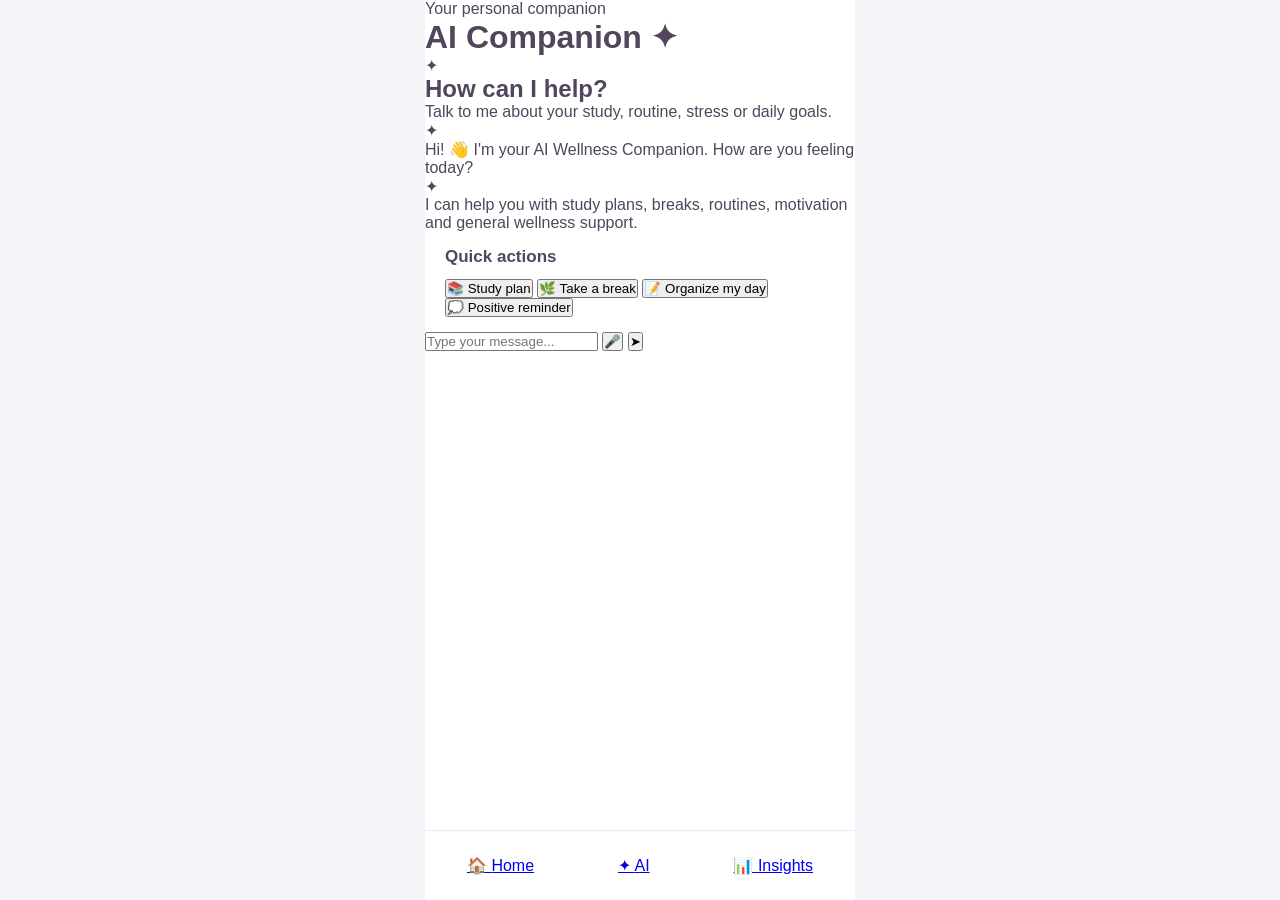
==== ai.html @ f025e5c3 "initial commit" ====
<!DOCTYPE html>
<html lang="en">

<head>

    <meta charset="UTF-8">

    <meta name="viewport"
          content="width=device-width, initial-scale=1.0">

    <title>AI Companion</title>

    <link rel="stylesheet" href="style.css">

</head>

<body>

<div class="app">


    <!-- HEADER -->

    <header class="screen-header">

        <div>

            <p class="small-text">
                Your personal companion
            </p>

            <h1>
                AI Companion ✦
            </h1>

        </div>

    </header>


    <!-- INTRO -->

    <section class="ai-intro">

        <div class="large-ai-icon">
            ✦
        </div>

        <h2>
            How can I help?
        </h2>

        <p>
            Talk to me about your study,
            routine, stress or daily goals.
        </p>

    </section>


    <!-- CHAT -->

    <section class="chat-area">

        <div class="ai-message">

            <div class="ai-avatar">
                ✦
            </div>

            <p>
                Hi! 👋 I'm your AI Wellness Companion.
                How are you feeling today?
            </p>

        </div>


        <div class="ai-message">

            <div class="ai-avatar">
                ✦
            </div>

            <p>
                I can help you with study plans,
                breaks, routines, motivation and
                general wellness support.
            </p>

        </div>

    </section>


    <!-- QUICK ACTIONS -->

    <section class="section">

        <h2 class="section-title">
            Quick actions
        </h2>

        <div class="quick-prompts">

            <button onclick="sendPrompt('Create a simple study plan')">
                📚 Study plan
            </button>

            <button onclick="sendPrompt('I want to take a break')">
                🌿 Take a break
            </button>

            <button onclick="sendPrompt('Help me organize my day')">
                📝 Organize my day
            </button>

            <button onclick="sendPrompt('Give me a positive reminder')">
                💭 Positive reminder
            </button>

        </div>

    </section>


    <!-- INPUT -->

    <section class="chat-input">

        <input
            type="text"
            id="messageInput"
            placeholder="Type your message..."
            onkeydown="handleEnter(event)"
        >

        <button class="mic"
                onclick="startVoice()">
            🎤
        </button>

        <button class="send"
                onclick="sendMessage()">
            ➤
        </button>

    </section>


    <!-- NAVIGATION -->

    <nav class="bottom-nav">

        <a href="home.html">
            🏠
            <span>Home</span>
        </a>

        <a href="ai.html" class="active">
            ✦
            <span>AI</span>
        </a>

        <a href="insights.html">
            📊
            <span>Insights</span>
        </a>

    </nav>

</div>


<script src="script.js"></script>

</body>

</html>
---- style.css ----
* {
    box-sizing: border-box;
    margin: 0;
    padding: 0;
}


body {
    font-family: Arial, Helvetica, sans-serif;
    background: #f4f3f8;
    color: #51465c;
}


.app {
    max-width: 430px;
    margin: auto;
    min-height: 100vh;
    background: white;
    padding-bottom: 90px;
}


/* ================= HEADER ================= */

.header {
    padding: 25px 20px 15px;
    display: flex;
    justify-content: space-between;
    align-items: flex-start;
}


.date {
    font-size: 12px;
    color: #99909f;
    margin-bottom: 6px;
}


.header h1 {
    font-size: 23px;
    margin-bottom: 6px;
}


.subtitle {
    color: #8d8494;
    font-size: 13px;
}


/* PROFILE */

.profile-area {
    display: flex;
    flex-direction: column;
    align-items: center;
    gap: 5px;
}


.profile-avatar {
    width: 48px;
    height: 48px;
    border-radius: 50%;
    background: #f3effa;

    display: flex;
    align-items: center;
    justify-content: center;

    font-size: 25px;
}


.edit-profile {
    border: none;
    background: transparent;
    color: #88749b;
    font-size: 11px;
    cursor: pointer;
}


/* ================= WELCOME ================= */

.welcome-card {
    margin: 10px 20px;
    padding: 18px;

    background: #f3effa;
    border-radius: 18px;

    display: flex;
    gap: 15px;
    align-items: center;
}


.welcome-icon {
    font-size: 30px;
}


.welcome-card h2 {
    font-size: 17px;
    margin-bottom: 5px;
}


.welcome-card p {
    font-size: 12px;
    line-height: 1.5;
    color: #817787;
}


/* ================= SCORE ================= */

.score-card {
    margin: 15px 20px;
    padding: 20px;

    border-radius: 20px;

    background: #fdf2f6;

    display: flex;
    justify-content: space-between;
    align-items: center;
}


.section-label {
    font-size: 10px;
    letter-spacing: 1px;
    color: #998ba1;
    margin-bottom: 6px;
}


.score-card h2 {
    font-size: 34px;
    margin-bottom: 5px;
}


.score-card p {
    font-size: 13px;
}


.score-description {
    color: #8b818f;
    margin-top: 6px;
    max-width: 230px;
    line-height: 1.4;
}


.score-circle {
    width: 72px;
    height: 72px;

    border-radius: 50%;

    background: #f8dfe8;

    display: flex;
    justify-content: center;
    align-items: center;

    font-size: 20px;
    font-weight: bold;
}


/* ================= SECTIONS ================= */

.section {
    padding: 15px 20px;
}


.section-title {
    font-size: 17px;
    margin-bottom: 12px;
}


/* ================= MOOD ================= */

.mood-container {
    display: flex;
    gap: 8px;
    overflow-x: auto;
    padding-bottom: 5px;
}


.mood-btn {
    min-width: 62px;
    padding: 10px 6px;

    border: 1px solid #eee8f2;
    border-radius: 14px;

    background: white;

    cursor: pointer;

    color: #665c6d;

    display: flex;
    flex-direction: column;
    align-items: center;
    gap: 5px;
}


.mood-btn span {
    font-size: 10px;
}


.mood-btn:hover {
    background: #f3effa;
}


.mood-btn.selected {
    background: #eee7f8;
    border-color: #cbbadb;
}


/* ================= CHECK-IN ================= */

.checkin-card {
    margin: 15px 20px;
    padding: 18px;

    border-radius: 20px;

    background: #f1f9f7;
}


.checkin-header {
    display: flex;
    justify-content: space-between;
    align-items: center;

    margin-bottom: 10px;
}


.checkin-header h2 {
    font-size: 18px;
}


.checkin-icon {
    font-size: 25px;
}


.checkin-row {
    background: white;
    border-radius: 14px;

    padding: 12px;

    margin-top: 9px;

    display: flex;
    justify-content: space-between;
    align-items: center;
}


.checkin-row strong {
    font-size: 13px;
}


.checkin-row p {
    font-size: 10px;
    color: #8e8592;
    margin-top: 4px;
}


.checkin-row select {
    border: 1px solid #ddd4e2;
    background: #faf9fc;

    border-radius: 8px;

    padding: 6px 8px;

    color: #51465c;

    outline: none;
}


.save-checkin {
    width: 100%;

    margin-top: 14px;

    padding: 12px;

    border: none;
    border-radius: 12px;

    background: #dff0ea;

    color: #51465c;

    font-weight: bold;

    cursor: pointer;
}


.save-checkin:hover {
    opacity: 0.85;
}


/* ================= FACTORS ================= */

.factors {
    display: grid;
    grid-template-columns: 1fr 1fr;
    gap: 10px;
}


.factor {
    padding: 14px;

    border-radius: 16px;

    display: flex;
    align-items: center;

    gap: 10px;
}


.factor-icon {
    font-size: 20px;
}


.factor strong {
    font-size: 13px;
}


.factor p {
    font-size: 10px;
    color: #817787;
    margin-top: 4px;
}


.study-factor {
    background: #f3effa;
}


.sleep-factor {
    background: #fdf2f6;
}


.hydration-factor {
    background: #f1f9f7;
}


.break-factor {
    background: #f8f4ee;
}


/* ================= AI ACTION ================= */

.ai-action-card {
    margin: 18px 20px;

    padding: 17px;

    border-radius: 18px;

    background: #f0ebf8;

    display: flex;
    align-items: center;
    gap: 12px;
}


.ai-action-icon {
    font-size: 25px;
}


.ai-action-card h2 {
    font-size: 15px;
    margin-bottom: 4px;
}


.ai-action-card p {
    font-size: 10px;
    color: #817787;
    line-height: 1.4;
}


.ai-action-button {
    margin-left: auto;

    text-decoration: none;

    padding: 8px 12px;

    border-radius: 10px;

    background: #e1d7ee;

    color: #51465c;

    font-size: 11px;

    font-weight: bold;
}


/* ================= BOTTOM NAV ================= */

.bottom-nav {
    position: fixed;

    bottom: 0;

    left: 50%;

    transform: translateX(-50%);

    width: 100%;
    max-width: 430px;

    height: 70px;

    background: white;

    border-top: 1px solid #eeeaf1;

    display: flex;
    justify-content: space-around;
    align-items: center;

    z-index: 50;
}


.nav-item {
    text-decoration: none;

    color: #aaa1ae;

    text-align: center;

    font-size: 11px;
}


.nav-item span {
    font-size: 20px;
}


.nav-item p {
    margin-top: 3px;
}


.nav-item.active {
    color: #655474;
}


/* ================================================= */
/* PROFILE MODAL */
/* ================================================= */

.profile-modal {
    position: fixed;

    inset: 0;

    background: rgba(81, 70, 92, 0.25);

    display: flex;

    align-items: center;
    justify-content: center;

    padding: 20px;

    z-index: 100;

    opacity: 1;
    visibility: visible;

    transition: 0.2s ease;
}


.profile-modal.hidden {
    opacity: 0;
    visibility: hidden;
}


.profile-modal-card {
    width: 100%;
    max-width: 370px;

    background: white;

    border-radius: 22px;

    padding: 22px;

    box-shadow: 0 15px 40px rgba(60, 50, 70, 0.15);
}


.profile-modal-header {
    display: flex;

    justify-content: space-between;
    align-items: flex-start;

    margin-bottom: 20px;
}


.profile-modal-header h2 {
    font-size: 21px;
}


.close-profile {
    border: none;

    background: #f3effa;

    width: 32px;
    height: 32px;

    border-radius: 50%;

    font-size: 22px;

    color: #655474;

    cursor: pointer;
}


.profile-label {
    display: block;

    font-size: 12px;

    font-weight: bold;

    margin-bottom: 8px;

    color: #665c6d;
}


.profile-name-input {
    width: 100%;

    padding: 12px 13px;

    border-radius: 12px;

    border: 1px solid #ddd4e2;

    outline: none;

    font-size: 14px;

    color: #51465c;

    margin-bottom: 20px;
}


.profile-name-input:focus {
    border-color: #bca9cc;

    box-shadow: 0 0 0 3px #f3effa;
}


/* AVATAR OPTIONS */

.avatar-options {
    display: flex;

    gap: 12px;

    margin-bottom: 22px;
}


.avatar-option {
    flex: 1;

    padding: 14px 10px;

    border-radius: 16px;

    border: 1px solid #e6dfea;

    background: #faf9fc;

    color: #51465c;

    cursor: pointer;

    display: flex;

    flex-direction: column;

    align-items: center;

    gap: 7px;

    font-size: 12px;
}


.avatar-large {
    font-size: 35px;
}


.avatar-option:hover {
    background: #f3effa;
}


.avatar-option.selected {
    background: #eee7f8;

    border: 2px solid #a895c0;
}


/* PROFILE BUTTONS */

.profile-buttons {
    display: flex;

    gap: 10px;
}


.cancel-profile,
.save-profile {
    flex: 1;

    padding: 12px;

    border-radius: 12px;

    cursor: pointer;

    font-weight: bold;
}


.cancel-profile {
    border: 1px solid #ddd4e2;

    background: white;

    color: #716777;
}


.save-profile {
    border: none;

    background: #dff0ea;

    color: #51465c;
}


.cancel-profile:hover,
.save-profile:hover {
    opacity: 0.85;
}


/* ================= MOBILE ================= */

@media (max-width: 430px) {

    .app {
        width: 100%;
    }

    .header {
        padding-left: 16px;
        padding-right: 16px;
    }

    .welcome-card,
    .score-card,
    .checkin-card,
    .ai-action-card {
        margin-left: 16px;
        margin-right: 16px;
    }

    .section {
        padding-left: 16px;
        padding-right: 16px;
    }

}
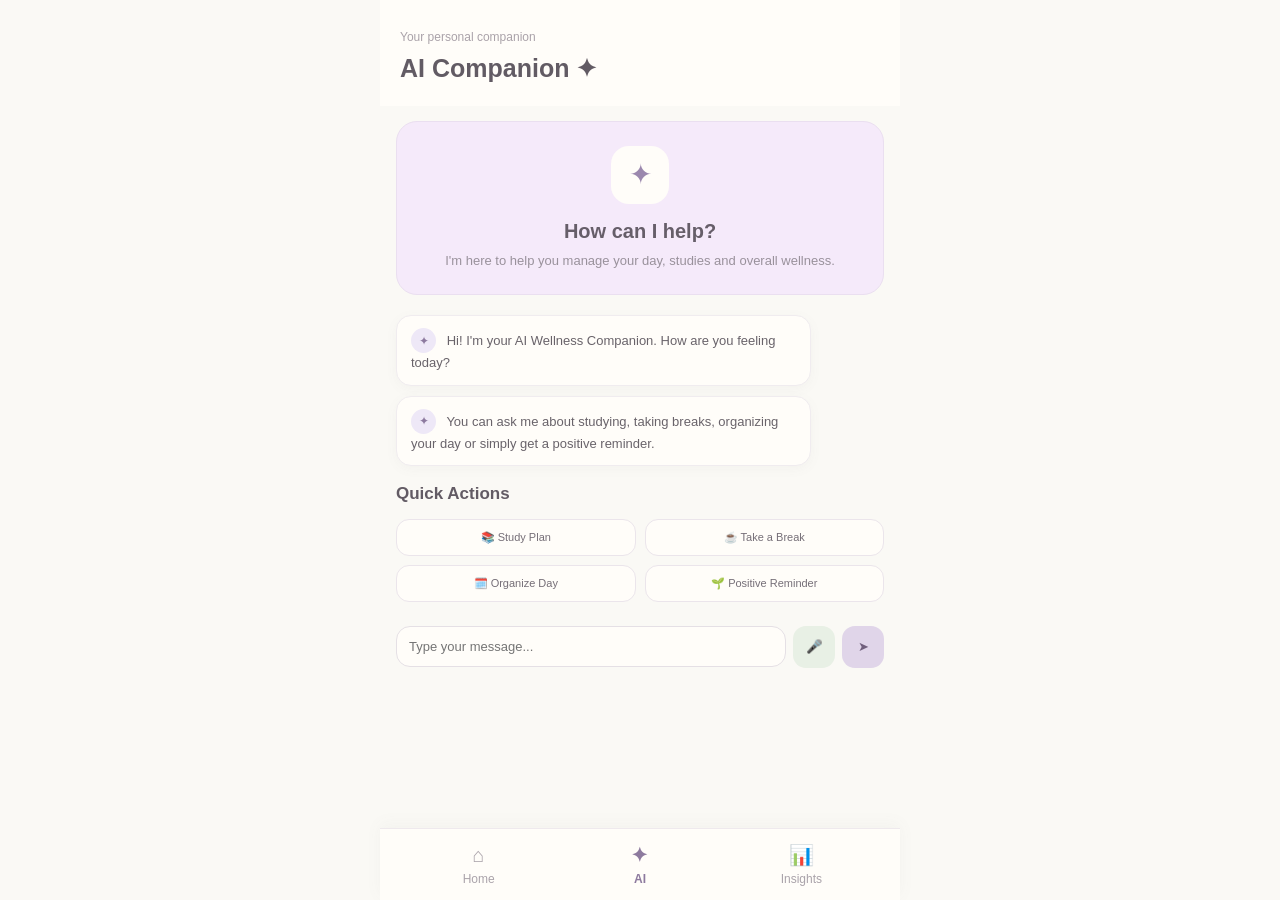
==== commit aece6c6d: "Updated wellness app pastel design" ====
--- a/ai.html
+++ b/ai.html
@@ -5,42 +5,40 @@
 
     <meta charset="UTF-8">
 
-    <meta name="viewport"
-          content="width=device-width, initial-scale=1.0">
+    <meta
+        name="viewport"
+        content="width=device-width, initial-scale=1.0">
 
     <title>AI Companion</title>
 
-    <link rel="stylesheet" href="style.css">
+    <link
+        rel="stylesheet"
+        href="style.css">
 
 </head>
 
+
 <body>
 
-<div class="app">
-
-
-    <!-- HEADER -->
+
+    <!-- ================= HEADER ================= -->
 
     <header class="screen-header">
 
-        <div>
-
-            <p class="small-text">
-                Your personal companion
-            </p>
-
-            <h1>
-                AI Companion ✦
-            </h1>
-
-        </div>
+        <p class="small-text">
+            Your personal companion
+        </p>
+
+        <h1>
+            AI Companion ✦
+        </h1>
 
     </header>
 
 
-    <!-- INTRO -->
-
-    <section class="ai-intro">
+    <!-- ================= INTRO ================= -->
+
+    <div class="ai-intro">
 
         <div class="large-ai-icon">
             ✦
@@ -51,82 +49,105 @@
         </h2>
 
         <p>
-            Talk to me about your study,
-            routine, stress or daily goals.
+            I'm here to help you manage your day,
+            studies and overall wellness.
         </p>
 
+    </div>
+
+
+    <!-- ================= CHAT ================= -->
+
+    <div
+        class="chat-area"
+        id="chatArea">
+
+
+        <div class="ai-message">
+
+            <span class="ai-avatar">
+                ✦
+            </span>
+
+            <span>
+                Hi! I'm your AI Wellness Companion.
+                How are you feeling today?
+            </span>
+
+        </div>
+
+
+        <div class="ai-message">
+
+            <span class="ai-avatar">
+                ✦
+            </span>
+
+            <span>
+                You can ask me about studying,
+                taking breaks, organizing your day
+                or simply get a positive reminder.
+            </span>
+
+        </div>
+
+
+    </div>
+
+
+    <!-- ================= QUICK ACTIONS ================= -->
+
+    <section class="section">
+
+        <h2 class="section-title">
+            Quick Actions
+        </h2>
+
+
+        <div class="quick-prompts">
+
+
+            <button
+                onclick="sendPrompt('Create a simple study plan')">
+
+                📚 Study Plan
+
+            </button>
+
+
+            <button
+                onclick="sendPrompt('I want to take a break')">
+
+                ☕ Take a Break
+
+            </button>
+
+
+            <button
+                onclick="sendPrompt('Help me organize my day')">
+
+                🗓️ Organize Day
+
+            </button>
+
+
+            <button
+                onclick="sendPrompt('Give me a positive reminder')">
+
+                🌱 Positive Reminder
+
+            </button>
+
+
+        </div>
+
     </section>
 
 
-    <!-- CHAT -->
-
-    <section class="chat-area">
-
-        <div class="ai-message">
-
-            <div class="ai-avatar">
-                ✦
-            </div>
-
-            <p>
-                Hi! 👋 I'm your AI Wellness Companion.
-                How are you feeling today?
-            </p>
-
-        </div>
-
-
-        <div class="ai-message">
-
-            <div class="ai-avatar">
-                ✦
-            </div>
-
-            <p>
-                I can help you with study plans,
-                breaks, routines, motivation and
-                general wellness support.
-            </p>
-
-        </div>
-
-    </section>
-
-
-    <!-- QUICK ACTIONS -->
-
-    <section class="section">
-
-        <h2 class="section-title">
-            Quick actions
-        </h2>
-
-        <div class="quick-prompts">
-
-            <button onclick="sendPrompt('Create a simple study plan')">
-                📚 Study plan
-            </button>
-
-            <button onclick="sendPrompt('I want to take a break')">
-                🌿 Take a break
-            </button>
-
-            <button onclick="sendPrompt('Help me organize my day')">
-                📝 Organize my day
-            </button>
-
-            <button onclick="sendPrompt('Give me a positive reminder')">
-                💭 Positive reminder
-            </button>
-
-        </div>
-
-    </section>
-
-
-    <!-- INPUT -->
-
-    <section class="chat-input">
+    <!-- ================= CHAT INPUT ================= -->
+
+    <div class="chat-input">
+
 
         <input
             type="text"
@@ -135,45 +156,85 @@
             onkeydown="handleEnter(event)"
         >
 
-        <button class="mic"
-                onclick="startVoice()">
+
+        <button
+            class="mic"
+            onclick="startVoice()">
+
             🎤
+
         </button>
 
-        <button class="send"
-                onclick="sendMessage()">
+
+        <button
+            class="send"
+            onclick="sendMessage()">
+
             ➤
+
         </button>
 
-    </section>
-
-
-    <!-- NAVIGATION -->
+
+    </div>
+
+
+    <!-- ================= BOTTOM NAV ================= -->
 
     <nav class="bottom-nav">
 
-        <a href="home.html">
-            🏠
-            <span>Home</span>
+
+        <a
+            href="home.html"
+            class="nav-item">
+
+            <span class="nav-icon">
+                ⌂
+            </span>
+
+            <span class="nav-text">
+                Home
+            </span>
+
         </a>
 
-        <a href="ai.html" class="active">
-            ✦
-            <span>AI</span>
+
+        <a
+            href="ai.html"
+            class="nav-item active">
+
+            <span class="nav-icon">
+                ✦
+            </span>
+
+            <span class="nav-text">
+                AI
+            </span>
+
         </a>
 
-        <a href="insights.html">
-            📊
-            <span>Insights</span>
+
+        <a
+            href="insights.html"
+            class="nav-item">
+
+            <span class="nav-icon">
+                📊
+            </span>
+
+            <span class="nav-text">
+                Insights
+            </span>
+
         </a>
 
+
     </nav>
 
-</div>
-
-
-<script src="script.js"></script>
+
+    <!-- ================= JAVASCRIPT ================= -->
+
+    <script src="script.js"></script>
 
 </body>
 
-</html>+</html>
--- a/style.css
+++ b/style.css
@@ -1,449 +1,1063 @@
+/* ================================================= */
+/* 🌷 AI WELLNESS COMPANION - PASTEL THEME */
+/* ================================================= */
+
 * {
     box-sizing: border-box;
     margin: 0;
     padding: 0;
 }
 
-
 body {
     font-family: Arial, Helvetica, sans-serif;
-    background: #f4f3f8;
-    color: #51465c;
-}
-
-
-.app {
-    max-width: 430px;
-    margin: auto;
+    background: #faf9f5;
+    color: #4f4b52;
+    line-height: 1.5;
+    padding-bottom: 90px;
+}
+
+a {
+    text-decoration: none;
+    color: inherit;
+}
+
+button,
+input,
+select {
+    font-family: inherit;
+}
+
+body {
+    max-width: 520px;
+    margin: 0 auto;
     min-height: 100vh;
-    background: white;
-    padding-bottom: 90px;
-}
-
-
-/* ================= HEADER ================= */
+}
+
+
+/* ================================================= */
+/* 🌸 HOME HEADER */
+/* ================================================= */
 
 .header {
-    padding: 25px 20px 15px;
-    display: flex;
-    justify-content: space-between;
-    align-items: flex-start;
-}
-
+    position: relative;
+    padding: 28px 20px 20px;
+    background: #fffdf9;
+}
 
 .date {
     font-size: 12px;
-    color: #99909f;
+    color: #aaa4a8;
     margin-bottom: 6px;
 }
 
-
 .header h1 {
-    font-size: 23px;
-    margin-bottom: 6px;
-}
-
+    font-size: 25px;
+    font-weight: 700;
+    color: #5b5560;
+    margin-bottom: 5px;
+}
 
 .subtitle {
-    color: #8d8494;
-    font-size: 13px;
-}
-
-
-/* PROFILE */
+    font-size: 14px;
+    color: #999399;
+}
+
+
+/* ================================================= */
+/* 👩‍🎓 PROFILE */
+/* ================================================= */
 
 .profile-area {
-    display: flex;
-    flex-direction: column;
-    align-items: center;
-    gap: 5px;
-}
-
+    position: absolute;
+    right: 20px;
+    top: 28px;
+
+    display: flex;
+    align-items: center;
+    gap: 8px;
+}
 
 .profile-avatar {
-    width: 48px;
-    height: 48px;
+    width: 42px;
+    height: 42px;
+
     border-radius: 50%;
-    background: #f3effa;
+
+    background: #eee8f7;
 
     display: flex;
     align-items: center;
     justify-content: center;
 
-    font-size: 25px;
-}
-
+    font-size: 22px;
+}
 
 .edit-profile {
     border: none;
     background: transparent;
-    color: #88749b;
+
+    color: #8c7ba8;
+
+    font-size: 12px;
+    font-weight: 600;
+
+    cursor: pointer;
+}
+
+
+/* ================================================= */
+/* 🌱 WELCOME CARD */
+/* ================================================= */
+
+.welcome-card {
+    margin: 0 16px 18px;
+
+    padding: 18px;
+
+    border-radius: 20px;
+
+    background: #eef6ed;
+
+    display: flex;
+    align-items: center;
+
+    gap: 14px;
+
+    border: 1px solid #e2eddf;
+}
+
+.welcome-icon {
+    width: 45px;
+    height: 45px;
+
+    border-radius: 15px;
+
+    background: #fffdf9;
+
+    display: flex;
+    align-items: center;
+    justify-content: center;
+
+    font-size: 23px;
+}
+
+.welcome-card h3 {
+    color: #5d665b;
+    font-size: 15px;
+    margin-bottom: 2px;
+}
+
+.welcome-card p {
+    font-size: 13px;
+    color: #8a9188;
+}
+
+
+/* ================================================= */
+/* 💜 WELLNESS SCORE */
+/* ================================================= */
+
+.score-card {
+    margin: 0 16px 22px;
+
+    padding: 22px;
+
+    background: #fffdf9;
+
+    border-radius: 20px;
+
+    box-shadow:
+        0 5px 18px rgba(120, 110, 120, 0.07);
+
+    position: relative;
+
+    border: 1px solid #f0ecef;
+}
+
+.section-label {
     font-size: 11px;
-    cursor: pointer;
-}
-
-
-/* ================= WELCOME ================= */
-
-.welcome-card {
-    margin: 10px 20px;
-    padding: 18px;
-
-    background: #f3effa;
-    border-radius: 18px;
-
-    display: flex;
-    gap: 15px;
-    align-items: center;
-}
-
-
-.welcome-icon {
+
+    color: #aaa1ad;
+
+    text-transform: uppercase;
+
+    letter-spacing: 1px;
+
+    margin-bottom: 5px;
+}
+
+.score-card h2 {
     font-size: 30px;
-}
-
-
-.welcome-card h2 {
-    font-size: 17px;
-    margin-bottom: 5px;
-}
-
-
-.welcome-card p {
-    font-size: 12px;
-    line-height: 1.5;
-    color: #817787;
-}
-
-
-/* ================= SCORE ================= */
-
-.score-card {
-    margin: 15px 20px;
-    padding: 20px;
-
-    border-radius: 20px;
-
-    background: #fdf2f6;
-
-    display: flex;
-    justify-content: space-between;
-    align-items: center;
-}
-
-
-.section-label {
-    font-size: 10px;
-    letter-spacing: 1px;
-    color: #998ba1;
-    margin-bottom: 6px;
-}
-
-
-.score-card h2 {
-    font-size: 34px;
-    margin-bottom: 5px;
-}
-
-
-.score-card p {
+    color: #655c69;
+}
+
+.score-description {
+    margin-top: 7px;
+
     font-size: 13px;
-}
-
-
-.score-description {
-    color: #8b818f;
-    margin-top: 6px;
-    max-width: 230px;
-    line-height: 1.4;
-}
-
+
+    color: #969099;
+
+    max-width: 280px;
+}
 
 .score-circle {
-    width: 72px;
-    height: 72px;
+    position: absolute;
+
+    right: 20px;
+    top: 24px;
+
+    width: 82px;
+    height: 82px;
 
     border-radius: 50%;
 
-    background: #f8dfe8;
-
-    display: flex;
+    background: #eee8f7;
+
+    display: flex;
+    align-items: center;
     justify-content: center;
-    align-items: center;
-
-    font-size: 20px;
-    font-weight: bold;
-}
-
-
-/* ================= SECTIONS ================= */
+
+    flex-direction: row;
+
+    gap: 3px;
+
+    color: #8b79a7;
+
+    font-weight: 700;
+
+    border: 5px solid #f7f2fa;
+}
+
+#scoreCircleValue {
+    font-size: 22px;
+    white-space: nowrap;
+}
+
+
+/* ================================================= */
+/* 🌷 SECTIONS */
+/* ================================================= */
 
 .section {
-    padding: 15px 20px;
-}
-
+    padding: 0 16px;
+    margin-bottom: 24px;
+}
 
 .section-title {
     font-size: 17px;
+
+    font-weight: 700;
+
     margin-bottom: 12px;
-}
-
-
-/* ================= MOOD ================= */
+
+    color: #625b64;
+}
+
+
+/* ================================================= */
+/* 😊 MOOD */
+/* ================================================= */
 
 .mood-container {
-    display: flex;
-    gap: 8px;
-    overflow-x: auto;
-    padding-bottom: 5px;
-}
-
+    display: grid;
+
+    grid-template-columns:
+        repeat(5, 1fr);
+
+    gap: 7px;
+}
 
 .mood-btn {
-    min-width: 62px;
-    padding: 10px 6px;
-
-    border: 1px solid #eee8f2;
-    border-radius: 14px;
-
-    background: white;
+    border: 1px solid #eee9ee;
+
+    background: #fffdf9;
+
+    border-radius: 15px;
+
+    padding: 11px 4px;
+
+    font-size: 11px;
+
+    color: #817a83;
 
     cursor: pointer;
 
-    color: #665c6d;
-
-    display: flex;
-    flex-direction: column;
-    align-items: center;
-    gap: 5px;
-}
-
-
-.mood-btn span {
-    font-size: 10px;
-}
-
+    box-shadow:
+        0 3px 9px rgba(120, 110, 120, 0.04);
+
+    transition: 0.2s ease;
+}
 
 .mood-btn:hover {
-    background: #f3effa;
-}
-
+    transform: translateY(-1px);
+}
 
 .mood-btn.selected {
-    background: #eee7f8;
-    border-color: #cbbadb;
-}
-
-
-/* ================= CHECK-IN ================= */
+    background: #f1eaf7;
+
+    color: #806d98;
+
+    font-weight: 600;
+
+    border-color: #d9cce4;
+}
+
+
+/* ================================================= */
+/* 📝 CHECK-IN */
+/* ================================================= */
 
 .checkin-card {
-    margin: 15px 20px;
+    background: #fffdf9;
+
+    border-radius: 20px;
+
     padding: 18px;
 
-    border-radius: 20px;
-
-    background: #f1f9f7;
-}
-
+    box-shadow:
+        0 5px 18px rgba(120, 110, 120, 0.06);
+
+    border: 1px solid #f0ecef;
+}
 
 .checkin-header {
-    display: flex;
+    margin-bottom: 14px;
+}
+
+.checkin-header h3 {
+    font-size: 16px;
+    color: #625b64;
+}
+
+.checkin-header p {
+    font-size: 12px;
+
+    color: #aaa2a9;
+}
+
+.checkin-row {
+    display: flex;
+
+    align-items: center;
+
     justify-content: space-between;
-    align-items: center;
-
-    margin-bottom: 10px;
-}
-
-
-.checkin-header h2 {
-    font-size: 18px;
-}
-
-
-.checkin-icon {
-    font-size: 25px;
-}
-
-
-.checkin-row {
-    background: white;
-    border-radius: 14px;
-
-    padding: 12px;
-
-    margin-top: 9px;
-
-    display: flex;
-    justify-content: space-between;
-    align-items: center;
-}
-
-
-.checkin-row strong {
+
+    padding: 12px 0;
+
+    border-bottom: 1px solid #f1eef0;
+}
+
+.checkin-row:last-of-type {
+    border-bottom: none;
+}
+
+.checkin-row label {
     font-size: 13px;
-}
-
-
-.checkin-row p {
-    font-size: 10px;
-    color: #8e8592;
-    margin-top: 4px;
-}
-
+
+    color: #6e686f;
+}
 
 .checkin-row select {
-    border: 1px solid #ddd4e2;
-    background: #faf9fc;
-
-    border-radius: 8px;
-
-    padding: 6px 8px;
-
-    color: #51465c;
+    border: 1px solid #e4e0e4;
+
+    border-radius: 10px;
+
+    padding: 7px 9px;
+
+    background: #fbfaf8;
+
+    color: #706a71;
+
+    font-size: 12px;
 
     outline: none;
 }
-
 
 .save-checkin {
     width: 100%;
 
-    margin-top: 14px;
+    margin-top: 15px;
+
+    border: none;
+
+    border-radius: 13px;
 
     padding: 12px;
 
-    border: none;
-    border-radius: 12px;
-
-    background: #dff0ea;
-
-    color: #51465c;
-
-    font-weight: bold;
+    background: #d9ead4;
+
+    color: #586653;
+
+    font-size: 13px;
+
+    font-weight: 600;
 
     cursor: pointer;
 }
 
-
 .save-checkin:hover {
-    opacity: 0.85;
-}
-
-
-/* ================= FACTORS ================= */
+    background: #cfe3ca;
+}
+
+
+/* ================================================= */
+/* 🌿 WELLNESS FACTORS */
+/* ================================================= */
 
 .factors {
     display: grid;
-    grid-template-columns: 1fr 1fr;
+
+    grid-template-columns:
+        repeat(2, 1fr);
+
     gap: 10px;
 }
 
-
 .factor {
-    padding: 14px;
+    background: #fffdf9;
+
+    padding: 15px;
 
     border-radius: 16px;
 
-    display: flex;
-    align-items: center;
-
-    gap: 10px;
-}
-
-
-.factor-icon {
+    box-shadow:
+        0 4px 12px rgba(120, 110, 120, 0.04);
+
+    border: 1px solid #f0ecef;
+}
+
+.factor-title {
+    font-size: 12px;
+
+    color: #aaa2a9;
+
+    margin-bottom: 5px;
+}
+
+.factor-status {
+    font-size: 13px;
+
+    color: #69636a;
+
+    font-weight: 600;
+}
+
+
+/* ================================================= */
+/* ✨ AI ACTION CARD */
+/* ================================================= */
+
+.ai-action-card {
+    margin: 0 16px 25px;
+
+    padding: 18px;
+
+    border-radius: 20px;
+
+    background: #f5eafa;
+
+    display: flex;
+
+    align-items: center;
+
+    gap: 13px;
+
+    border: 1px solid #eadff0;
+}
+
+.ai-action-icon {
+    width: 42px;
+    height: 42px;
+
+    border-radius: 14px;
+
+    background: #fffdf9;
+
+    display: flex;
+
+    align-items: center;
+
+    justify-content: center;
+
+    font-size: 21px;
+
+    color: #9a86ae;
+}
+
+.ai-action-card > div:nth-child(2) {
+    flex: 1;
+}
+
+.ai-action-card h3 {
+    font-size: 15px;
+
+    color: #665e69;
+
+    margin-bottom: 3px;
+}
+
+.ai-action-card p {
+    font-size: 11px;
+
+    color: #99919b;
+}
+
+.ai-action-button {
+    border: none;
+
+    background: #ddd0e8;
+
+    color: #6d5d79;
+
+    padding: 9px 13px;
+
+    border-radius: 11px;
+
+    font-size: 11px;
+
+    font-weight: 600;
+}
+
+
+/* ================================================= */
+/* 🤖 AI HEADER */
+/* ================================================= */
+
+.screen-header {
+    padding: 28px 20px 18px;
+
+    background: #fffdf9;
+}
+
+.small-text {
+    font-size: 12px;
+
+    color: #aaa2a9;
+
+    margin-bottom: 4px;
+}
+
+.screen-header h1 {
+    font-size: 25px;
+
+    color: #625b64;
+}
+
+
+/* ================================================= */
+/* ✨ AI INTRO */
+/* ================================================= */
+
+.ai-intro {
+    margin: 15px 16px;
+
+    padding: 24px 18px;
+
+    text-align: center;
+
+    background: #f5eafa;
+
+    border-radius: 21px;
+
+    border: 1px solid #eadff0;
+}
+
+.large-ai-icon {
+    width: 58px;
+    height: 58px;
+
+    margin: 0 auto 12px;
+
+    border-radius: 18px;
+
+    background: #fffdf9;
+
+    display: flex;
+
+    align-items: center;
+
+    justify-content: center;
+
+    font-size: 28px;
+
+    color: #9b88ae;
+}
+
+.ai-intro h2 {
     font-size: 20px;
-}
-
-
-.factor strong {
+
+    color: #665e69;
+
+    margin-bottom: 5px;
+}
+
+.ai-intro p {
     font-size: 13px;
-}
-
-
-.factor p {
+
+    color: #99919b;
+}
+
+
+/* ================================================= */
+/* 💬 CHAT */
+/* ================================================= */
+
+.chat-area {
+    padding: 5px 16px;
+
+    max-height: 330px;
+
+    overflow-y: auto;
+}
+
+.ai-message {
+    width: fit-content;
+
+    max-width: 85%;
+
+    background: #fffdf9;
+
+    padding: 12px 14px;
+
+    border-radius: 15px;
+
+    margin-bottom: 10px;
+
+    font-size: 13px;
+
+    color: #69636a;
+
+    box-shadow:
+        0 3px 12px rgba(120, 110, 120, 0.05);
+
+    border: 1px solid #f0ecef;
+}
+
+.ai-avatar {
+    display: inline-flex;
+
+    align-items: center;
+
+    justify-content: center;
+
+    margin-right: 7px;
+
+    width: 25px;
+    height: 25px;
+
+    border-radius: 50%;
+
+    background: #eee8f7;
+
+    color: #8d7a9f;
+
+    font-size: 12px;
+}
+
+.user-message {
+    width: fit-content;
+
+    max-width: 85%;
+
+    margin-left: auto;
+
+    margin-bottom: 10px;
+
+    padding: 12px 14px;
+
+    border-radius: 15px;
+
+    background: #dcebd8;
+
+    color: #596455;
+
+    font-size: 13px;
+}
+
+
+/* ================================================= */
+/* 🌼 QUICK ACTIONS */
+/* ================================================= */
+
+.quick-prompts {
+    display: grid;
+
+    grid-template-columns:
+        repeat(2, 1fr);
+
+    gap: 9px;
+}
+
+.quick-prompts button {
+    border: 1px solid #ebe5eb;
+
+    background: #fffdf9;
+
+    padding: 11px 8px;
+
+    border-radius: 13px;
+
+    font-size: 11px;
+
+    color: #756e77;
+
+    cursor: pointer;
+
+    transition: 0.2s ease;
+}
+
+.quick-prompts button:hover {
+    background: #f7f1f8;
+}
+
+
+/* ================================================= */
+/* 💬 CHAT INPUT */
+/* ================================================= */
+
+.chat-input {
+    margin: 15px 16px;
+
+    display: flex;
+
+    align-items: center;
+
+    gap: 7px;
+}
+
+.chat-input input {
+    flex: 1;
+
+    border: 1px solid #e5e0e5;
+
+    border-radius: 14px;
+
+    padding: 12px;
+
+    outline: none;
+
+    font-size: 13px;
+
+    background: #fffdf9;
+}
+
+.mic,
+.send {
+    width: 42px;
+    height: 42px;
+
+    border: none;
+
+    border-radius: 13px;
+
+    cursor: pointer;
+
+    display: flex;
+
+    align-items: center;
+
+    justify-content: center;
+}
+
+.mic {
+    background: #e8f0e5;
+
+    color: #6d7b68;
+}
+
+.send {
+    background: #e0d5e9;
+
+    color: #705f7c;
+}
+
+
+/* ================================================= */
+/* 📊 INSIGHTS */
+/* ================================================= */
+
+.insight-intro {
+    margin: 15px 16px;
+
+    padding: 20px;
+
+    background: #eaf3e7;
+
+    border-radius: 20px;
+
+    border: 1px solid #dfeadd;
+}
+
+.large-icon {
+    font-size: 28px;
+
+    margin-bottom: 8px;
+}
+
+.insight-intro h2 {
+    font-size: 19px;
+
+    color: #626b60;
+
+    margin-bottom: 4px;
+}
+
+.insight-intro p {
+    font-size: 12px;
+
+    color: #8b9388;
+}
+
+
+/* ================================================= */
+/* 📈 INSIGHTS SCORE */
+/* ================================================= */
+
+.header ~ .score-card {
+    margin-top: 0;
+}
+
+.score-card .score-circle strong {
+    font-size: 23px;
+
+    white-space: nowrap;
+
+    color: #8b79a0;
+}
+
+.score-card .score-circle span {
+    font-size: 11px;
+
+    white-space: nowrap;
+
+    color: #9c91a4;
+}
+
+
+/* ================================================= */
+/* 📊 GRAPH */
+/* ================================================= */
+
+.chart-card {
+    background: #fffdf9;
+
+    padding: 20px 15px;
+
+    border-radius: 19px;
+
+    box-shadow:
+        0 5px 18px rgba(120, 110, 120, 0.05);
+
+    border: 1px solid #f0ecef;
+}
+
+.bars {
+    height: 180px;
+
+    display: flex;
+
+    align-items: flex-end;
+
+    justify-content: space-between;
+
+    gap: 9px;
+
+    padding: 10px 5px 0;
+}
+
+.bar-item {
+    flex: 1;
+
+    height: 100%;
+
+    display: flex;
+
+    flex-direction: column;
+
+    justify-content: flex-end;
+
+    align-items: center;
+
+    gap: 6px;
+}
+
+.bar {
+    width: 100%;
+
+    max-width: 30px;
+
+    min-height: 12px;
+
+    border-radius: 9px 9px 4px 4px;
+
+    background: #c9ddc3;
+
+    transition: height 0.5s ease;
+}
+
+.bar-item span {
     font-size: 10px;
-    color: #817787;
-    margin-top: 4px;
-}
-
-
-.study-factor {
-    background: #f3effa;
-}
-
-
-.sleep-factor {
-    background: #fdf2f6;
-}
-
-
-.hydration-factor {
-    background: #f1f9f7;
-}
-
-
-.break-factor {
-    background: #f8f4ee;
-}
-
-
-/* ================= AI ACTION ================= */
-
-.ai-action-card {
-    margin: 18px 20px;
+
+    color: #aaa2a9;
+}
+
+.chart-note {
+    margin-top: 10px;
+
+    text-align: center;
+
+    font-size: 11px;
+
+    color: #aaa4a8;
+}
+
+
+/* ================================================= */
+/* 🌟 BEST DAY */
+/* ================================================= */
+
+.best-day-card {
+    margin-top: 14px;
+
+    background: #fff5dc;
 
     padding: 17px;
 
     border-radius: 18px;
 
-    background: #f0ebf8;
-
-    display: flex;
-    align-items: center;
-    gap: 12px;
-}
-
-
-.ai-action-icon {
-    font-size: 25px;
-}
-
-
-.ai-action-card h2 {
-    font-size: 15px;
-    margin-bottom: 4px;
-}
-
-
-.ai-action-card p {
-    font-size: 10px;
-    color: #817787;
-    line-height: 1.4;
-}
-
-
-.ai-action-button {
-    margin-left: auto;
-
-    text-decoration: none;
-
-    padding: 8px 12px;
-
-    border-radius: 10px;
-
-    background: #e1d7ee;
-
-    color: #51465c;
-
-    font-size: 11px;
-
-    font-weight: bold;
-}
-
-
-/* ================= BOTTOM NAV ================= */
+    box-shadow:
+        0 4px 14px rgba(120, 110, 120, 0.04);
+
+    border: 1px solid #f1e6ca;
+}
+
+.best-day-card h3 {
+    font-size: 14px;
+
+    color: #706657;
+
+    margin-bottom: 5px;
+}
+
+.best-day-card p {
+    font-size: 12px;
+
+    color: #918876;
+}
+
+
+/* ================================================= */
+/* 🔍 PATTERN */
+/* ================================================= */
+
+.pattern-card {
+    margin-top: 14px;
+
+    padding: 17px;
+
+    border-radius: 18px;
+
+    background: #eef5f4;
+
+    box-shadow:
+        0 4px 14px rgba(120, 110, 120, 0.04);
+
+    border: 1px solid #e1ecea;
+}
+
+.pattern-card h3 {
+    font-size: 14px;
+
+    color: #63706e;
+
+    margin-bottom: 5px;
+}
+
+.pattern-card p {
+    font-size: 12px;
+
+    color: #87918f;
+}
+
+
+/* ================================================= */
+/* 🎯 GOAL */
+/* ================================================= */
+
+.goal-card {
+    margin-top: 14px;
+
+    padding: 17px;
+
+    border-radius: 18px;
+
+    background: #f4ebf8;
+
+    box-shadow:
+        0 4px 14px rgba(120, 110, 120, 0.04);
+
+    border: 1px solid #e9ddec;
+}
+
+.goal-card h3 {
+    font-size: 14px;
+
+    color: #6f6277;
+
+    margin-bottom: 5px;
+}
+
+.goal-card p {
+    font-size: 12px;
+
+    color: #928799;
+}
+
+
+/* ================================================= */
+/* 💡 WHY GOAL */
+/* ================================================= */
+
+.why-goal-card {
+    margin-top: 14px;
+
+    padding: 17px;
+
+    border-radius: 18px;
+
+    background: #eaf3f8;
+
+    box-shadow:
+        0 4px 14px rgba(120, 110, 120, 0.04);
+
+    border: 1px solid #dceaf0;
+}
+
+.why-goal-card h3 {
+    font-size: 14px;
+
+    color: #64717a;
+
+    margin-bottom: 5px;
+}
+
+.why-goal-card p {
+    font-size: 12px;
+
+    color: #89949b;
+}
+
+.card-icon {
+    font-size: 21px;
+
+    margin-bottom: 7px;
+}
+
+
+/* ================================================= */
+/* 🏠 BOTTOM NAVIGATION */
+/* ================================================= */
 
 .bottom-nav {
     position: fixed;
@@ -455,50 +1069,115 @@
     transform: translateX(-50%);
 
     width: 100%;
-    max-width: 430px;
-
-    height: 70px;
-
-    background: white;
-
-    border-top: 1px solid #eeeaf1;
-
-    display: flex;
+
+    max-width: 520px;
+
+    height: 72px;
+
+    background: rgba(255, 253, 249, 0.98);
+
+    border-top: 1px solid #eee9ed;
+
+    display: flex;
+
+    align-items: center;
+
     justify-content: space-around;
-    align-items: center;
-
-    z-index: 50;
-}
-
+
+    padding: 6px 18px;
+
+    z-index: 1000;
+
+    box-shadow:
+        0 -4px 15px rgba(120, 110, 120, 0.05);
+}
+
+
+/* NAV ITEM */
 
 .nav-item {
+    flex: 1;
+
+    height: 58px;
+
+    display: flex;
+
+    flex-direction: column;
+
+    align-items: center;
+
+    justify-content: center;
+
+    gap: 4px;
+
+    color: #aaa3aa;
+
     text-decoration: none;
 
-    color: #aaa1ae;
-
-    text-align: center;
-
-    font-size: 11px;
-}
-
-
-.nav-item span {
+    font-size: 12px;
+
+    font-weight: 500;
+
+    transition:
+        color 0.2s ease,
+        transform 0.2s ease;
+}
+
+
+/* NAV ICON */
+
+.nav-icon {
+    width: 26px;
+
+    height: 26px;
+
+    display: flex;
+
+    align-items: center;
+
+    justify-content: center;
+
     font-size: 20px;
-}
-
-
-.nav-item p {
-    margin-top: 3px;
-}
-
+
+    line-height: 1;
+}
+
+
+/* NAV TEXT */
+
+.nav-text {
+    font-size: 12px;
+
+    line-height: 1.2;
+
+    font-weight: 500;
+}
+
+
+/* ACTIVE */
 
 .nav-item.active {
-    color: #655474;
-}
-
-
-/* ================================================= */
-/* PROFILE MODAL */
+    color: #8d7a9e;
+
+    font-weight: 600;
+}
+
+.nav-item.active .nav-text {
+    font-weight: 600;
+}
+
+
+/* HOVER */
+
+.nav-item:hover {
+    color: #8d7a9e;
+
+    transform: translateY(-1px);
+}
+
+
+/* ================================================= */
+/* 👩 PROFILE MODAL */
 /* ================================================= */
 
 .profile-modal {
@@ -506,242 +1185,272 @@
 
     inset: 0;
 
-    background: rgba(81, 70, 92, 0.25);
-
-    display: flex;
-
-    align-items: center;
+    background: rgba(80, 70, 80, 0.30);
+
+    display: none;
+
+    align-items: center;
+
     justify-content: center;
 
     padding: 20px;
 
-    z-index: 100;
-
-    opacity: 1;
-    visibility: visible;
-
-    transition: 0.2s ease;
-}
-
+    z-index: 2000;
+}
+
+.profile-modal.show {
+    display: flex;
+}
 
 .profile-modal.hidden {
-    opacity: 0;
-    visibility: hidden;
-}
-
+    display: none;
+}
 
 .profile-modal-card {
     width: 100%;
-    max-width: 370px;
-
-    background: white;
+
+    max-width: 360px;
+
+    background: #fffdf9;
 
     border-radius: 22px;
 
     padding: 22px;
 
-    box-shadow: 0 15px 40px rgba(60, 50, 70, 0.15);
-}
-
+    box-shadow:
+        0 15px 50px rgba(80, 70, 80, 0.15);
+}
 
 .profile-modal-header {
     display: flex;
 
+    align-items: center;
+
     justify-content: space-between;
-    align-items: flex-start;
-
-    margin-bottom: 20px;
-}
-
+
+    margin-bottom: 18px;
+}
 
 .profile-modal-header h2 {
-    font-size: 21px;
-}
-
+    font-size: 18px;
+
+    color: #625b64;
+}
 
 .close-profile {
     border: none;
 
-    background: #f3effa;
+    background: #f0ecef;
 
     width: 32px;
     height: 32px;
 
     border-radius: 50%;
 
-    font-size: 22px;
-
-    color: #655474;
-
     cursor: pointer;
-}
-
-
-.profile-label {
-    display: block;
-
-    font-size: 12px;
-
-    font-weight: bold;
-
-    margin-bottom: 8px;
-
-    color: #665c6d;
-}
-
+
+    font-size: 17px;
+
+    color: #756e77;
+}
 
 .profile-name-input {
     width: 100%;
 
-    padding: 12px 13px;
-
-    border-radius: 12px;
-
-    border: 1px solid #ddd4e2;
+    padding: 12px;
+
+    border: 1px solid #e5e0e5;
+
+    border-radius: 11px;
 
     outline: none;
 
-    font-size: 14px;
-
-    color: #51465c;
-
-    margin-bottom: 20px;
-}
-
-
-.profile-name-input:focus {
-    border-color: #bca9cc;
-
-    box-shadow: 0 0 0 3px #f3effa;
-}
-
-
-/* AVATAR OPTIONS */
+    margin-bottom: 16px;
+
+    font-size: 13px;
+
+    background: #fffdf9;
+}
 
 .avatar-options {
     display: flex;
 
     gap: 12px;
 
-    margin-bottom: 22px;
-}
-
+    margin-bottom: 18px;
+}
 
 .avatar-option {
     flex: 1;
 
-    padding: 14px 10px;
-
-    border-radius: 16px;
-
-    border: 1px solid #e6dfea;
-
-    background: #faf9fc;
-
-    color: #51465c;
+    border: 2px solid #eee9ee;
+
+    background: #faf8f5;
+
+    border-radius: 14px;
+
+    padding: 13px;
+
+    font-size: 28px;
 
     cursor: pointer;
-
-    display: flex;
-
-    flex-direction: column;
-
-    align-items: center;
-
-    gap: 7px;
-
-    font-size: 12px;
-}
-
+}
+
+.avatar-option.selected {
+    border-color: #d5c5df;
+
+    background: #f3ebf7;
+}
 
 .avatar-large {
-    font-size: 35px;
-}
-
-
-.avatar-option:hover {
-    background: #f3effa;
-}
-
-
-.avatar-option.selected {
-    background: #eee7f8;
-
-    border: 2px solid #a895c0;
-}
-
-
-/* PROFILE BUTTONS */
+    text-align: center;
+
+    font-size: 40px;
+
+    margin-bottom: 15px;
+}
 
 .profile-buttons {
     display: flex;
 
-    gap: 10px;
-}
-
+    gap: 9px;
+}
 
 .cancel-profile,
 .save-profile {
     flex: 1;
 
-    padding: 12px;
-
-    border-radius: 12px;
+    border: none;
+
+    padding: 11px;
+
+    border-radius: 11px;
 
     cursor: pointer;
 
-    font-weight: bold;
-}
-
+    font-size: 12px;
+
+    font-weight: 600;
+}
 
 .cancel-profile {
-    border: 1px solid #ddd4e2;
-
-    background: white;
-
-    color: #716777;
-}
-
+    background: #f0ecef;
+
+    color: #756e77;
+}
 
 .save-profile {
-    border: none;
-
-    background: #dff0ea;
-
-    color: #51465c;
-}
-
-
-.cancel-profile:hover,
-.save-profile:hover {
-    opacity: 0.85;
-}
-
-
-/* ================= MOBILE ================= */
-
-@media (max-width: 430px) {
-
-    .app {
+    background: #d9ead4;
+
+    color: #5d6a58;
+}
+
+
+/* ================================================= */
+/* 📱 MOBILE */
+/* ================================================= */
+
+@media (max-width: 600px) {
+
+    body {
         width: 100%;
     }
 
     .header {
-        padding-left: 16px;
-        padding-right: 16px;
-    }
-
-    .welcome-card,
-    .score-card,
-    .checkin-card,
+        padding: 24px 16px 18px;
+    }
+
+    .header h1 {
+        font-size: 23px;
+    }
+
+    .profile-area {
+        right: 16px;
+        top: 23px;
+    }
+
+    .welcome-card {
+        margin-left: 14px;
+        margin-right: 14px;
+    }
+
+    .score-card {
+        margin-left: 14px;
+        margin-right: 14px;
+    }
+
+    .section {
+        padding-left: 14px;
+        padding-right: 14px;
+    }
+
     .ai-action-card {
-        margin-left: 16px;
-        margin-right: 16px;
-    }
-
-    .section {
-        padding-left: 16px;
-        padding-right: 16px;
+        margin-left: 14px;
+        margin-right: 14px;
+    }
+
+
+    /* BOTTOM NAV */
+
+    .bottom-nav {
+        height: 68px;
+
+        padding: 5px 12px;
+    }
+
+    .nav-item {
+        height: 58px;
+
+        font-size: 11px;
+
+        gap: 3px;
+    }
+
+    .nav-icon {
+        width: 25px;
+
+        height: 25px;
+
+        font-size: 20px;
+    }
+
+    .nav-text {
+        font-size: 11px;
+    }
+
+
+    /* MOOD */
+
+    .mood-container {
+        gap: 5px;
+    }
+
+    .mood-btn {
+        padding: 10px 2px;
+
+        font-size: 10px;
+    }
+
+
+    /* FACTORS */
+
+    .factors {
+        gap: 8px;
+    }
+
+    .factor {
+        padding: 13px;
+    }
+
+
+    /* GRAPH */
+
+    .bars {
+        gap: 6px;
+    }
+
+    .bar {
+        max-width: 26px;
     }
 
 }
